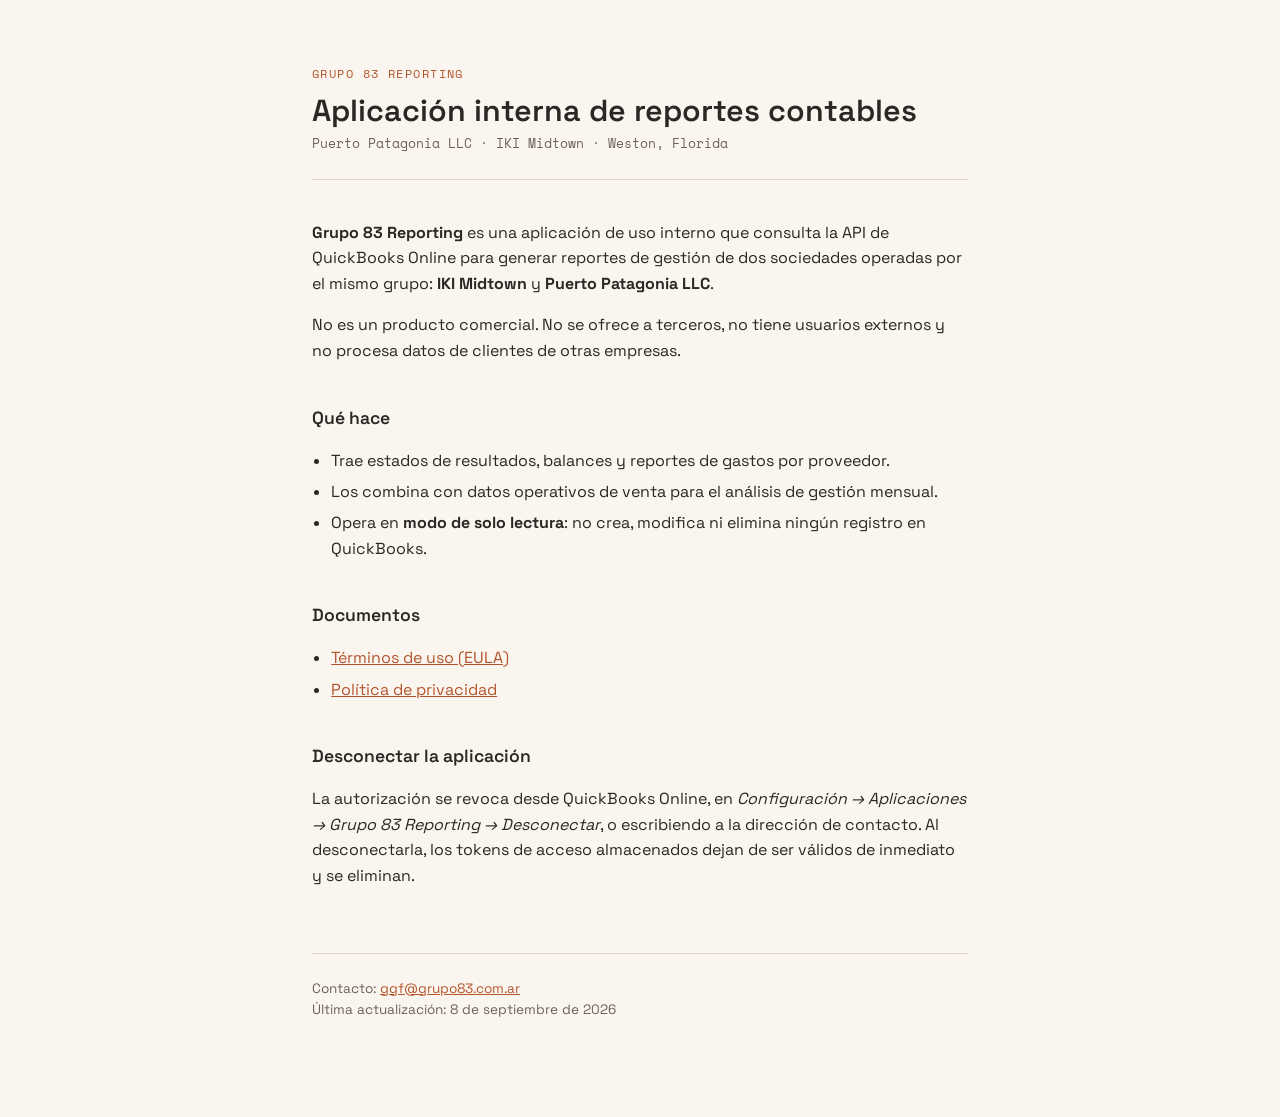
==== index.html @ 23c62cbc "Paginas publicas de la app: EULA, privacidad, callback y disconnect" ====
<!doctype html><html lang="es"><head>
<meta charset="utf-8">
<meta name="viewport" content="width=device-width,initial-scale=1">
<link rel="preconnect" href="https://fonts.googleapis.com">
<link rel="preconnect" href="https://fonts.gstatic.com" crossorigin>
<link href="https://fonts.googleapis.com/css2?family=Space+Grotesk:wght@400;600&family=Space+Mono:wght@400;700&display=swap" rel="stylesheet">
<link rel="stylesheet" href="./base.css">
<title>Grupo 83 Reporting</title>
</head><body><div class="wrap">
<header>
  <div class="marca">Grupo 83 Reporting</div>
  <h1>Aplicación interna de reportes contables</h1>
  <div class="fecha">Puerto Patagonia LLC · IKI Midtown · Weston, Florida</div>
</header>

<p><strong>Grupo 83 Reporting</strong> es una aplicación de uso interno que consulta la
API de QuickBooks Online para generar reportes de gestión de dos sociedades operadas
por el mismo grupo: <strong>IKI Midtown</strong> y <strong>Puerto Patagonia LLC</strong>.</p>

<p>No es un producto comercial. No se ofrece a terceros, no tiene usuarios externos y
no procesa datos de clientes de otras empresas.</p>

<h2>Qué hace</h2>
<ul>
  <li>Trae estados de resultados, balances y reportes de gastos por proveedor.</li>
  <li>Los combina con datos operativos de venta para el análisis de gestión mensual.</li>
  <li>Opera en <strong>modo de solo lectura</strong>: no crea, modifica ni elimina
      ningún registro en QuickBooks.</li>
</ul>

<h2>Documentos</h2>
<ul>
  <li><a href="./eula.html">Términos de uso (EULA)</a></li>
  <li><a href="./privacy.html">Política de privacidad</a></li>
</ul>

<h2>Desconectar la aplicación</h2>
<p>La autorización se revoca desde QuickBooks Online, en
<em>Configuración → Aplicaciones → Grupo 83 Reporting → Desconectar</em>, o escribiendo
a la dirección de contacto. Al desconectarla, los tokens de acceso almacenados dejan de
ser válidos de inmediato y se eliminan.</p>

<footer>
  Contacto: <a href="mailto:ggf@grupo83.com.ar">ggf@grupo83.com.ar</a><br>
  Última actualización: 8 de septiembre de 2026
</footer>
</div></body></html>
---- base.css ----
/* Grupo 83 Reporting — hoja compartida */
:root{
  --papel:#faf6ef; --tinta:#2b2724; --tenue:#6b625b;
  --terracota:#b4552d; --linea:#e2d9cc;
}
*{box-sizing:border-box}
body{
  margin:0; background:var(--papel); color:var(--tinta);
  font-family:"Space Grotesk",-apple-system,BlinkMacSystemFont,"Segoe UI",sans-serif;
  line-height:1.6; font-size:16px;
}
.wrap{max-width:44rem;margin:0 auto;padding:4rem 1.5rem 6rem}
header{border-bottom:1px solid var(--linea);padding-bottom:1.5rem;margin-bottom:2.5rem}
.marca{font-family:"Space Mono",ui-monospace,SFMono-Regular,Menlo,monospace;
  font-size:.75rem;letter-spacing:.12em;text-transform:uppercase;color:var(--terracota)}
h1{font-size:1.9rem;line-height:1.2;margin:.6rem 0 .3rem;font-weight:600}
h2{font-size:1.1rem;margin:2.5rem 0 .6rem;font-weight:600}
.fecha{font-family:"Space Mono",monospace;font-size:.8rem;color:var(--tenue)}
p,li{color:var(--tinta)}
ul{padding-left:1.2rem}
li{margin:.35rem 0}
a{color:var(--terracota)}
footer{margin-top:4rem;padding-top:1.5rem;border-top:1px solid var(--linea);
  font-size:.85rem;color:var(--tenue)}
code{font-family:"Space Mono",monospace;font-size:.9em;background:#f0e9de;
  padding:.15em .4em;border-radius:3px}
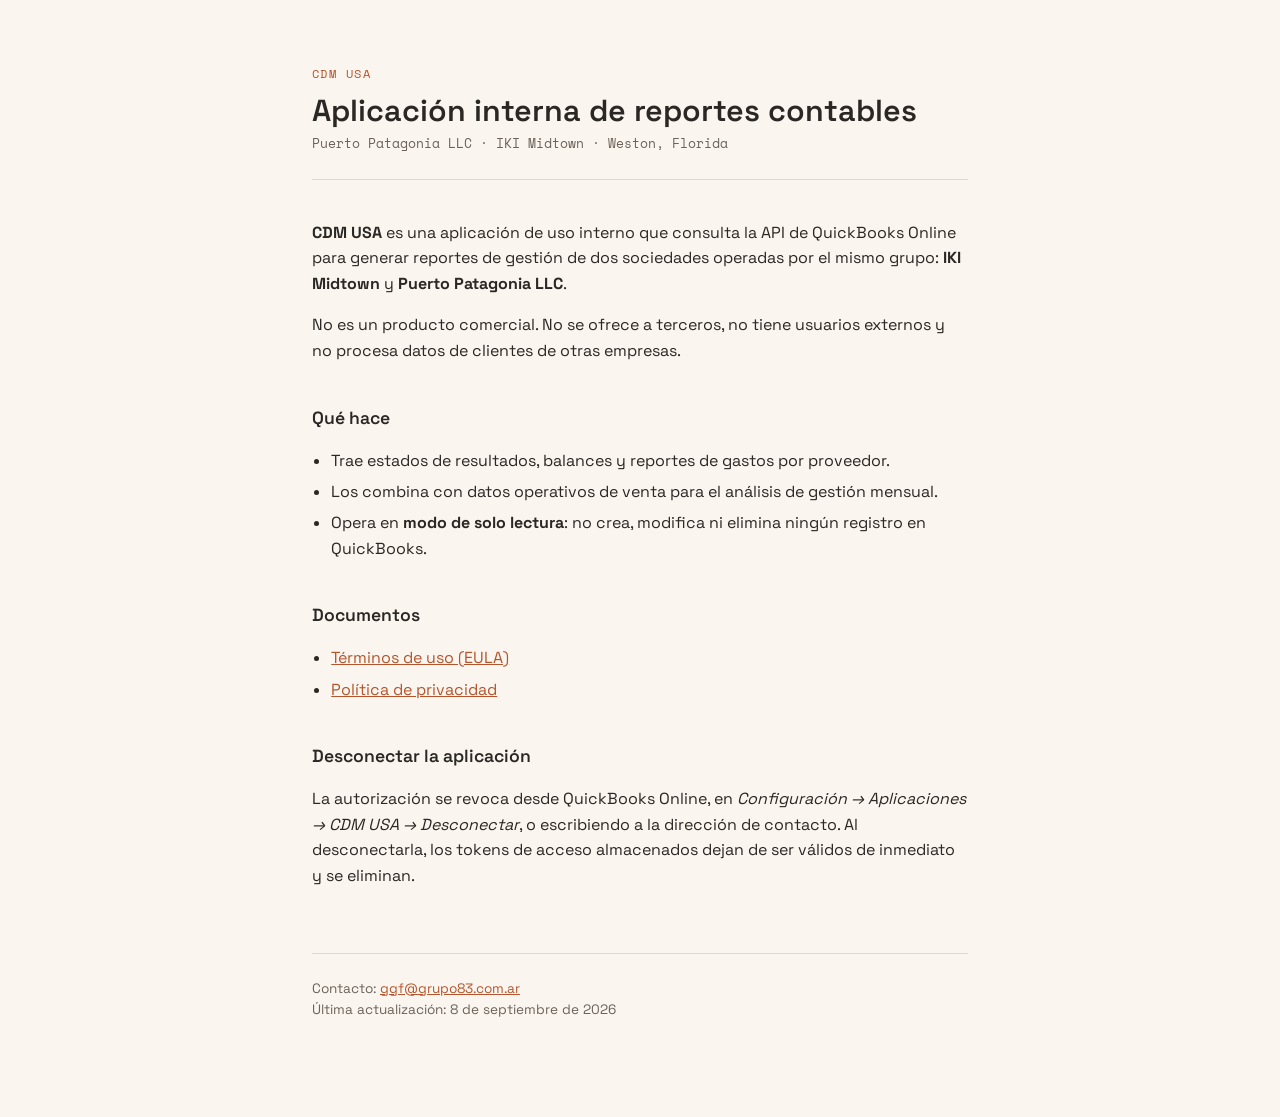
==== commit d38ace7b: "Renombrar la app a CDM USA en todas las paginas" ====
--- a/index.html
+++ b/index.html
@@ -5,15 +5,15 @@
 <link rel="preconnect" href="https://fonts.gstatic.com" crossorigin>
 <link href="https://fonts.googleapis.com/css2?family=Space+Grotesk:wght@400;600&family=Space+Mono:wght@400;700&display=swap" rel="stylesheet">
 <link rel="stylesheet" href="./base.css">
-<title>Grupo 83 Reporting</title>
+<title>CDM USA</title>
 </head><body><div class="wrap">
 <header>
-  <div class="marca">Grupo 83 Reporting</div>
+  <div class="marca">CDM USA</div>
   <h1>Aplicación interna de reportes contables</h1>
   <div class="fecha">Puerto Patagonia LLC · IKI Midtown · Weston, Florida</div>
 </header>
 
-<p><strong>Grupo 83 Reporting</strong> es una aplicación de uso interno que consulta la
+<p><strong>CDM USA</strong> es una aplicación de uso interno que consulta la
 API de QuickBooks Online para generar reportes de gestión de dos sociedades operadas
 por el mismo grupo: <strong>IKI Midtown</strong> y <strong>Puerto Patagonia LLC</strong>.</p>
 
@@ -36,7 +36,7 @@
 
 <h2>Desconectar la aplicación</h2>
 <p>La autorización se revoca desde QuickBooks Online, en
-<em>Configuración → Aplicaciones → Grupo 83 Reporting → Desconectar</em>, o escribiendo
+<em>Configuración → Aplicaciones → CDM USA → Desconectar</em>, o escribiendo
 a la dirección de contacto. Al desconectarla, los tokens de acceso almacenados dejan de
 ser válidos de inmediato y se eliminan.</p>
 
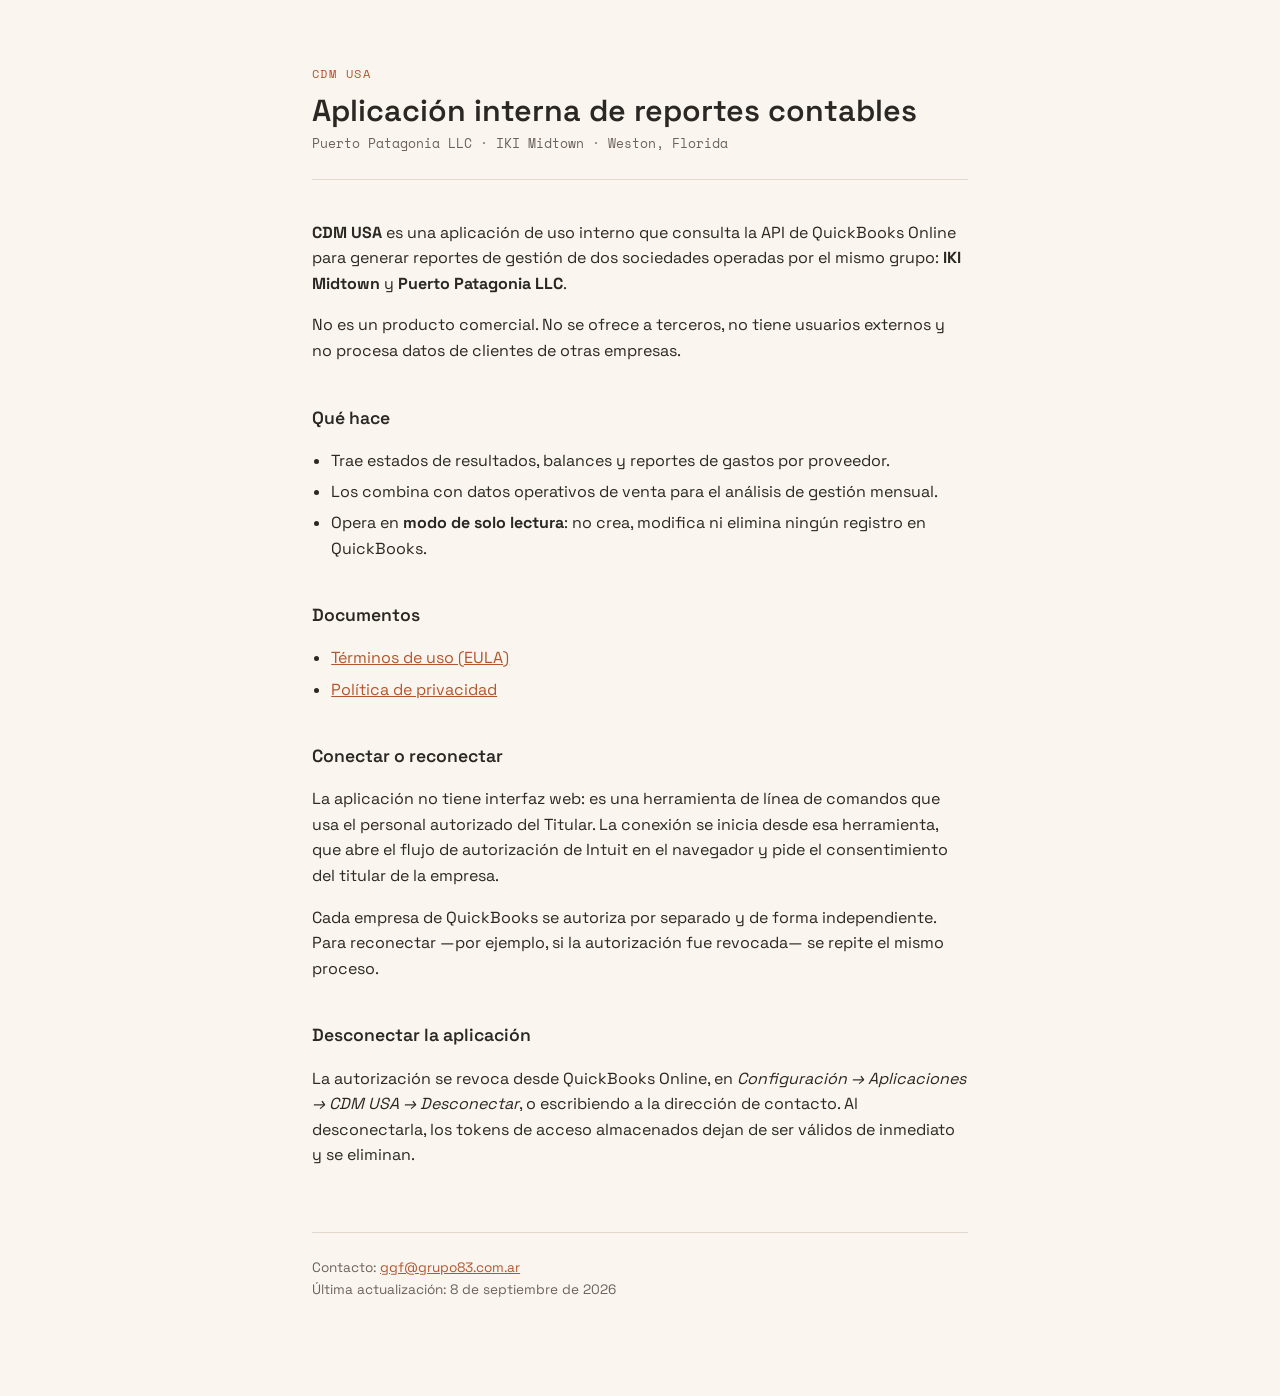
==== commit 55d02fa2: "Explicar como se conecta y reconecta la app" ====
--- a/index.html
+++ b/index.html
@@ -34,6 +34,14 @@
   <li><a href="./privacy.html">Política de privacidad</a></li>
 </ul>
 
+<h2>Conectar o reconectar</h2>
+<p>La aplicación no tiene interfaz web: es una herramienta de línea de comandos que
+usa el personal autorizado del Titular. La conexión se inicia desde esa herramienta,
+que abre el flujo de autorización de Intuit en el navegador y pide el consentimiento
+del titular de la empresa.</p>
+<p>Cada empresa de QuickBooks se autoriza por separado y de forma independiente. Para
+reconectar —por ejemplo, si la autorización fue revocada— se repite el mismo proceso.</p>
+
 <h2>Desconectar la aplicación</h2>
 <p>La autorización se revoca desde QuickBooks Online, en
 <em>Configuración → Aplicaciones → CDM USA → Desconectar</em>, o escribiendo
